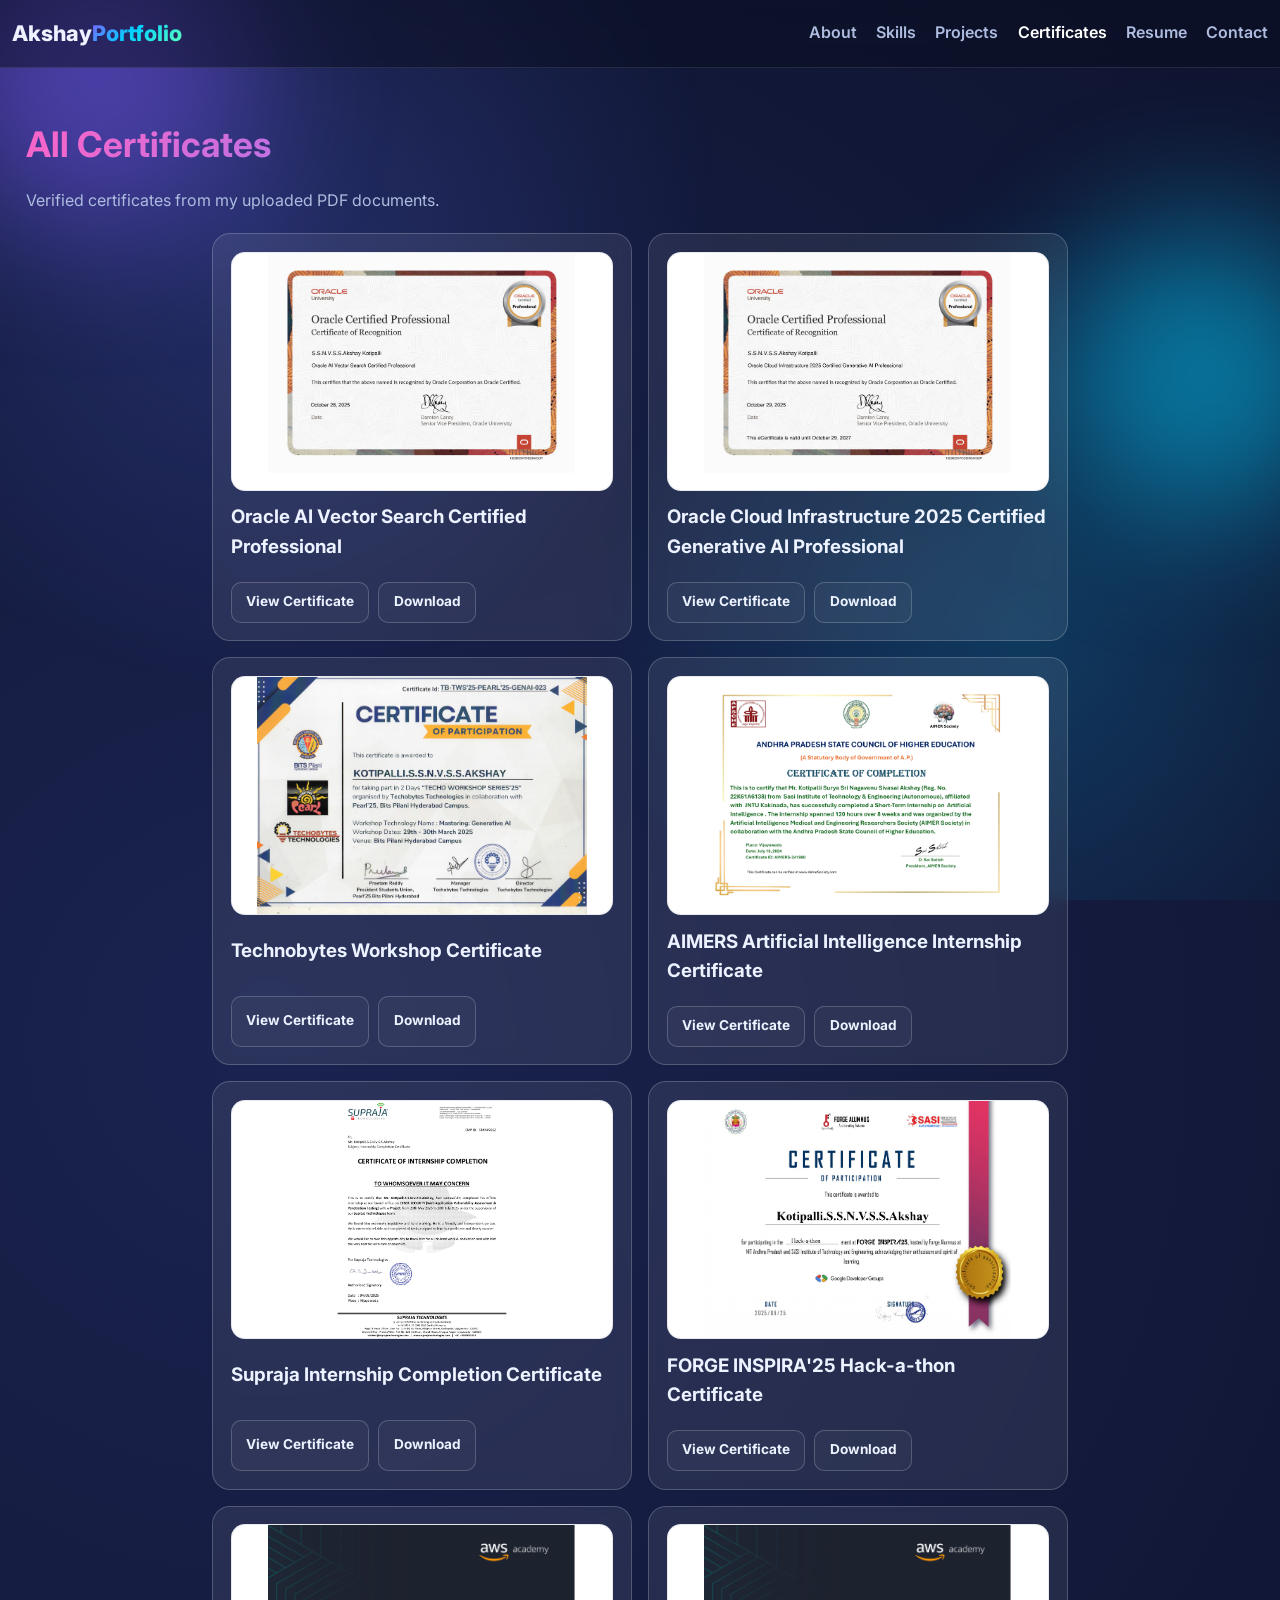
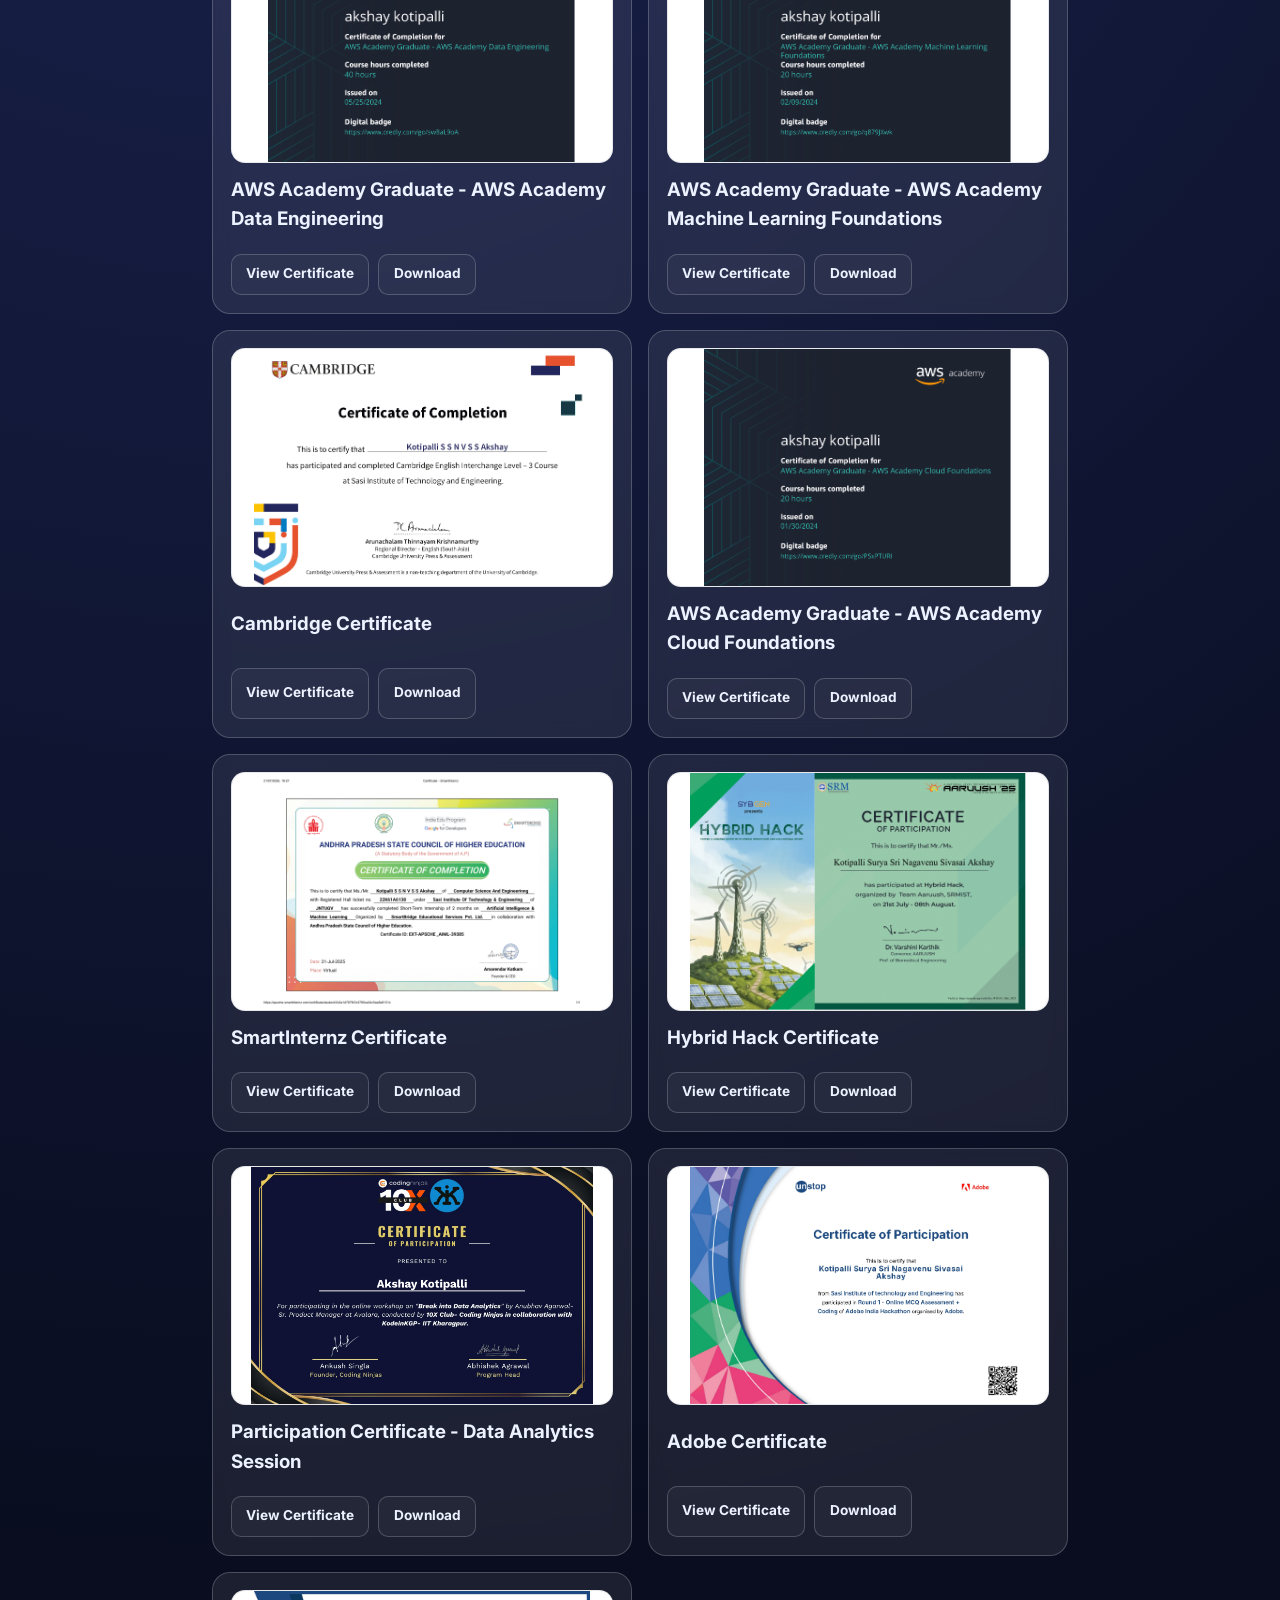
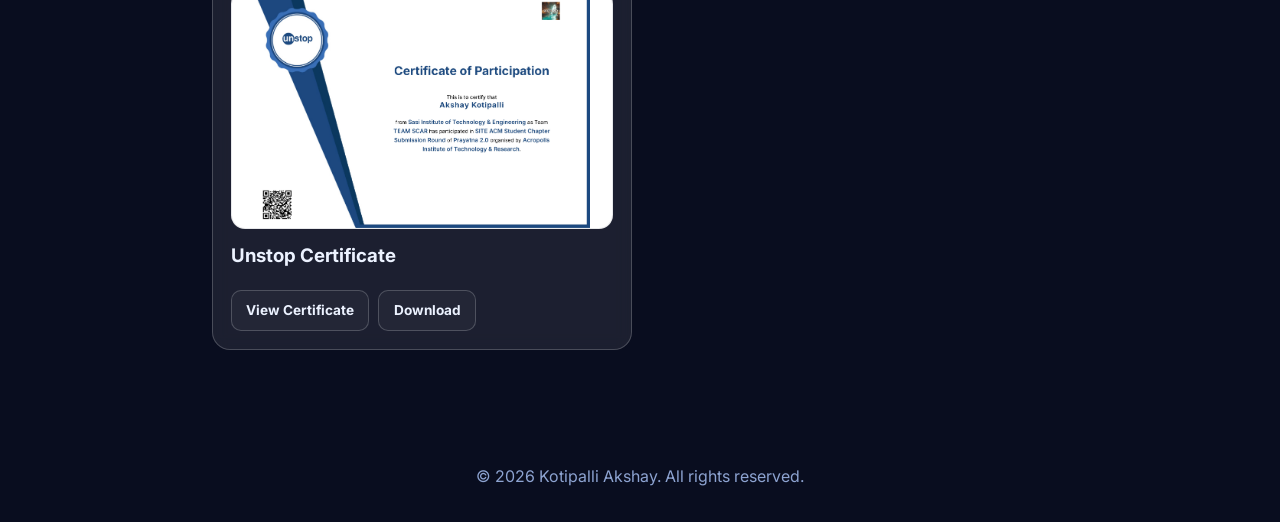
==== certificates.html @ e0430c41 "Initial commit: Complete AI & ML portfolio with multi-section design, certificates, and projects" ====
<!DOCTYPE html>
<html lang="en">
<head>
  <meta charset="UTF-8" />
  <meta name="viewport" content="width=device-width, initial-scale=1.0" />
  <title>Certificates | Kotipalli Akshay</title>
  <link rel="preconnect" href="https://fonts.googleapis.com" />
  <link rel="preconnect" href="https://fonts.gstatic.com" crossorigin />
  <link href="https://fonts.googleapis.com/css2?family=Inter:wght@400;500;600;700;800&display=swap" rel="stylesheet" />
  <link rel="stylesheet" href="style.css?v=20260305-2" />
</head>
<body>
  <div class="bg-orb orb-1"></div>
  <div class="bg-orb orb-2"></div>

  <header class="header">
    <nav class="navbar container">
      <a href="index.html" class="brand">Akshay<span>Portfolio</span></a>
      <button class="menu-btn" id="menuBtn" aria-label="Open navigation">
        <span></span><span></span><span></span>
      </button>
      <ul class="nav-links" id="navLinks">
        <li><a href="index.html#about">About</a></li>
        <li><a href="index.html#skills">Skills</a></li>
        <li><a href="index.html#projects">Projects</a></li>
        <li><a href="certificates.html" class="active">Certificates</a></li>
        <li><a href="index.html#resume">Resume</a></li>
        <li><a href="contact.html">Contact</a></li>
      </ul>
    </nav>
  </header>

  <main class="container">
    <section class="page-header reveal">
      <h1 class="page-title">All Certificates</h1>
      <p>Verified certificates from my uploaded PDF documents.</p>
    </section>

    <section class="cert-list reveal">
      <article class="cert-item certificate-card">
        <div class="certificate-preview certificate-preview-pdf">
          <img class="certificate-image" src="oracle_vector_preview.png" alt="Oracle AI Vector Search Certified Professional Certificate" loading="lazy" />
        </div>
        <h3>Oracle AI Vector Search Certified Professional</h3>
        <div class="certificate-actions">
          <a href="oracle_eCertificate_vector%20ai_certification.pdf" class="btn btn-outline" target="_blank" rel="noopener">View Certificate</a>
          <a href="oracle_eCertificate_vector%20ai_certification.pdf" class="btn btn-outline" download>Download</a>
        </div>
      </article>
      <article class="cert-item certificate-card">
        <div class="certificate-preview certificate-preview-pdf">
          <img class="certificate-image" src="oracle_gen_preview.png" alt="Oracle Cloud Infrastructure 2025 Certified Generative AI Professional Certificate" loading="lazy" />
        </div>
        <h3>Oracle Cloud Infrastructure 2025 Certified Generative AI Professional</h3>
        <div class="certificate-actions">
          <a href="oracle_eCertificate_gen%20ai_certification.pdf" class="btn btn-outline" target="_blank" rel="noopener">View Certificate</a>
          <a href="oracle_eCertificate_gen%20ai_certification.pdf" class="btn btn-outline" download>Download</a>
        </div>
      </article>
      <article class="cert-item certificate-card">
        <div class="certificate-preview certificate-preview-pdf">
          <img class="certificate-image" src="workshop.jpg" alt="Technobytes Workshop Certificate" loading="lazy" />
        </div>
        <h3>Technobytes Workshop Certificate</h3>
        <div class="certificate-actions">
          <a href="workshop.jpg" class="btn btn-outline" target="_blank" rel="noopener">View Certificate</a>
          <a href="workshop.jpg" class="btn btn-outline" download>Download</a>
        </div>
      </article>
      <article class="cert-item certificate-card">
        <div class="certificate-preview certificate-preview-pdf">
          <img class="certificate-image" src="aimers_preview.png" alt="AIMERS Artificial Intelligence Internship Certificate" loading="lazy" />
        </div>
        <h3>AIMERS Artificial Intelligence Internship Certificate</h3>
        <div class="certificate-actions">
          <a href="aimers%20internship%20certificate.pdf" class="btn btn-outline" target="_blank" rel="noopener">View Certificate</a>
          <a href="aimers%20internship%20certificate.pdf" class="btn btn-outline" download>Download</a>
        </div>
      </article>
      <article class="cert-item certificate-card">
        <div class="certificate-preview certificate-preview-pdf">
          <img class="certificate-image" src="ST%23IS%237662_page-0001.jpg" alt="Supraja Technologies Internship Completion Certificate" loading="lazy" />
        </div>
        <h3>Supraja Internship Completion Certificate</h3>
        <div class="certificate-actions">
          <a href="ST%23IS%237662_page-0001.jpg" class="btn btn-outline" target="_blank" rel="noopener">View Certificate</a>
          <a href="ST%23IS%237662_page-0001.jpg" class="btn btn-outline" download>Download</a>
        </div>
      </article>
      <article class="cert-item certificate-card">
        <div class="certificate-preview certificate-preview-pdf">
          <img class="certificate-image" src="Hack-a-thon.%20Certificate_page-0001.jpg" alt="FORGE INSPIRA'25 Hack-a-thon Certificate of Participation" loading="lazy" />
        </div>
        <h3>FORGE INSPIRA'25 Hack-a-thon Certificate</h3>
        <div class="certificate-actions">
          <a href="Hack-a-thon.%20Certificate_page-0001.jpg" class="btn btn-outline" target="_blank" rel="noopener">View Certificate</a>
          <a href="Hack-a-thon.%20Certificate_page-0001.jpg" class="btn btn-outline" download>Download</a>
        </div>
      </article>
      <article class="cert-item certificate-card">
        <div class="certificate-preview certificate-preview-pdf">
          <img class="certificate-image" src="aws_data_engineering_preview.png" alt="AWS Academy Data Engineering Certificate" loading="lazy" />
        </div>
        <h3>AWS Academy Graduate - AWS Academy Data Engineering</h3>
        <div class="certificate-actions">
          <a href="AWS_Academy_Graduate___AWS_Academy_Data_Engineering_Badge20240528-8-7kj61x.pdf" class="btn btn-outline" target="_blank" rel="noopener">View Certificate</a>
          <a href="AWS_Academy_Graduate___AWS_Academy_Data_Engineering_Badge20240528-8-7kj61x.pdf" class="btn btn-outline" download>Download</a>
        </div>
      </article>
      <article class="cert-item certificate-card">
        <div class="certificate-preview certificate-preview-pdf">
          <img class="certificate-image" src="aws_ml_foundations_preview.png" alt="AWS Academy Machine Learning Foundations Certificate" loading="lazy" />
        </div>
        <h3>AWS Academy Graduate - AWS Academy Machine Learning Foundations</h3>
        <div class="certificate-actions">
          <a href="AWS_Academy_Graduate___AWS_Academy_Machine_Learning_Foundations_Badge20240209-40-7j9fxl.pdf" class="btn btn-outline" target="_blank" rel="noopener">View Certificate</a>
          <a href="AWS_Academy_Graduate___AWS_Academy_Machine_Learning_Foundations_Badge20240209-40-7j9fxl.pdf" class="btn btn-outline" download>Download</a>
        </div>
      </article>
      <article class="cert-item certificate-card">
        <div class="certificate-preview certificate-preview-pdf">
          <img class="certificate-image" src="cambridge_preview.png" alt="Cambridge Certificate" loading="lazy" />
        </div>
        <h3>Cambridge Certificate</h3>
        <div class="certificate-actions">
          <a href="cambridge%20certificate.pdf" class="btn btn-outline" target="_blank" rel="noopener">View Certificate</a>
          <a href="cambridge%20certificate.pdf" class="btn btn-outline" download>Download</a>
        </div>
      </article>
      <article class="cert-item certificate-card">
        <div class="certificate-preview certificate-preview-pdf">
          <img class="certificate-image" src="aws_cloud_foundations_preview.png" alt="AWS Academy Cloud Foundations Certificate" loading="lazy" />
        </div>
        <h3>AWS Academy Graduate - AWS Academy Cloud Foundations</h3>
        <div class="certificate-actions">
          <a href="AWS_Academy_Graduate___AWS_Academy_Cloud_Foundations_Badge20240528-8-uq0wk0.pdf" class="btn btn-outline" target="_blank" rel="noopener">View Certificate</a>
          <a href="AWS_Academy_Graduate___AWS_Academy_Cloud_Foundations_Badge20240528-8-uq0wk0.pdf" class="btn btn-outline" download>Download</a>
        </div>
      </article>
      <article class="cert-item certificate-card">
        <div class="certificate-preview certificate-preview-pdf">
          <img class="certificate-image" src="smartinternz_preview.png" alt="SmartInternz Certificate" loading="lazy" />
        </div>
        <h3>SmartInternz Certificate</h3>
        <div class="certificate-actions">
          <a href="Certificate%20-%20SmartInternz.pdf" class="btn btn-outline" target="_blank" rel="noopener">View Certificate</a>
          <a href="Certificate%20-%20SmartInternz.pdf" class="btn btn-outline" download>Download</a>
        </div>
      </article>
      <article class="cert-item certificate-card">
        <div class="certificate-preview certificate-preview-pdf">
          <img class="certificate-image" src="hybrid_hack_preview.png" alt="Hybrid Hack Certificate" loading="lazy" />
        </div>
        <h3>Hybrid Hack Certificate</h3>
        <div class="certificate-actions">
          <a href="hybrid%20hack%20cert.pdf" class="btn btn-outline" target="_blank" rel="noopener">View Certificate</a>
          <a href="hybrid%20hack%20cert.pdf" class="btn btn-outline" download>Download</a>
        </div>
      </article>
      <article class="cert-item certificate-card">
        <div class="certificate-preview certificate-preview-pdf">
          <img class="certificate-image" src="data_analytics_session_preview.png" alt="Participation Certificate Data Analytics Session" loading="lazy" />
        </div>
        <h3>Participation Certificate - Data Analytics Session</h3>
        <div class="certificate-actions">
          <a href="Participation%20Certificate-%20Data%20Analytics%20session.pdf" class="btn btn-outline" target="_blank" rel="noopener">View Certificate</a>
          <a href="Participation%20Certificate-%20Data%20Analytics%20session.pdf" class="btn btn-outline" download>Download</a>
        </div>
      </article>
      <article class="cert-item certificate-card">
        <div class="certificate-preview certificate-preview-pdf">
          <img class="certificate-image" src="adobe_page-0001.jpg" alt="Adobe Certificate" loading="lazy" />
        </div>
        <h3>Adobe Certificate</h3>
        <div class="certificate-actions">
          <a href="adobe_page-0001.jpg" class="btn btn-outline" target="_blank" rel="noopener">View Certificate</a>
          <a href="adobe_page-0001.jpg" class="btn btn-outline" download>Download</a>
        </div>
      </article>
      <article class="cert-item certificate-card">
        <div class="certificate-preview certificate-preview-pdf">
          <img class="certificate-image" src="unstop.jpg" alt="Unstop Certificate" loading="lazy" />
        </div>
        <h3>Unstop Certificate</h3>
        <div class="certificate-actions">
          <a href="unstop.jpg" class="btn btn-outline" target="_blank" rel="noopener">View Certificate</a>
          <a href="unstop.jpg" class="btn btn-outline" download>Download</a>
        </div>
      </article>
    </section>

    <div class="center-action reveal">
      <a href="index.html#certificates" class="btn btn-outline">Back to Home</a>
    </div>
  </main>

  <footer class="footer container">
    <p>© 2026 Kotipalli Akshay. All rights reserved.</p>
  </footer>

  <script src="script.js?v=20260304-7"></script>
</body>
</html>
---- style.css ----
:root {
  --bg: #090d1f;
  --text: #ecf2ff;
  --muted: #adbcdf;
  --card: rgba(255, 255, 255, 0.08);
  --stroke: rgba(255, 255, 255, 0.2);
  --gradient: linear-gradient(135deg, #7f5fff, #00d2ff 45%, #5dffbc);
  --gradient-2: linear-gradient(135deg, #ff64c6, #837dff 45%, #2cd8ff);
}

* {
  box-sizing: border-box;
  margin: 0;
  padding: 0;
}

html {
  scroll-behavior: smooth;
}

body {
  font-family: "Inter", sans-serif;
  background: radial-gradient(circle at 15% 20%, #1a2350 0%, var(--bg) 48%);
  background-size: 140% 140%;
  color: var(--text);
  line-height: 1.6;
  min-height: 100vh;
  overflow-x: hidden;
  position: relative;
  animation: bgPan 18s ease-in-out infinite alternate;
}

body::before,
body::after {
  content: "";
  position: fixed;
  inset: 0;
  pointer-events: none;
  z-index: 0;
}

body::before {
  background:
    radial-gradient(circle at 20% 25%, rgba(97, 118, 255, 0.22), transparent 38%),
    radial-gradient(circle at 80% 70%, rgba(0, 204, 255, 0.18), transparent 36%);
  animation: ambientShift 18s ease-in-out infinite alternate;
}

body::after {
  background-image:
    linear-gradient(rgba(255, 255, 255, 0.045) 1px, transparent 1px),
    linear-gradient(90deg, rgba(255, 255, 255, 0.045) 1px, transparent 1px);
  background-size: 48px 48px;
  opacity: 0.18;
  mask-image: radial-gradient(circle at center, rgba(0, 0, 0, 0.8), transparent 72%);
  animation: gridFloat 28s linear infinite;
}

.container {
  width: min(1400px, 96%);
  margin-inline: auto;
}

.bg-orb {
  position: fixed;
  border-radius: 50%;
  filter: blur(72px);
  z-index: 1;
  opacity: 0.5;
}

main,
footer {
  position: relative;
  z-index: 2;
}

.orb-1 {
  width: 320px;
  height: 320px;
  background: #7b5cff;
  top: -90px;
  left: -70px;
  animation: orbMove1 20s ease-in-out infinite;
}

.orb-2 {
  width: 290px;
  height: 290px;
  background: #00ceff;
  top: 25%;
  right: -70px;
  animation: orbMove2 24s ease-in-out infinite;
}

.orb-3 {
  width: 250px;
  height: 250px;
  background: #58ffc4;
  bottom: -80px;
  left: 32%;
  animation: orbMove3 22s ease-in-out infinite;
}

.header {
  position: sticky;
  top: 0;
  z-index: 100;
  backdrop-filter: blur(12px);
  background: rgba(9, 13, 31, 0.48);
  border-bottom: 1px solid rgba(255, 255, 255, 0.1);
}

.navbar {
  display: flex;
  align-items: center;
  justify-content: space-between;
  padding: 1rem 0;
}

.header .navbar.container {
  width: 100%;
  max-width: none;
  padding-inline: 0.75rem;
}

.brand {
  text-decoration: none;
  color: var(--text);
  font-size: 1.35rem;
  font-weight: 800;
}

.brand span {
  background: var(--gradient);
  -webkit-background-clip: text;
  background-clip: text;
  color: transparent;
}

.nav-links {
  list-style: none;
  display: flex;
  gap: 1.2rem;
}

.nav-links a {
  text-decoration: none;
  color: var(--muted);
  font-weight: 600;
  transition: color 0.2s ease;
}

.nav-links a:hover,
.nav-links a.active {
  color: #ffffff;
}

.menu-btn {
  display: none;
  border: 0;
  background: transparent;
  cursor: pointer;
}

.menu-btn span {
  width: 24px;
  height: 2px;
  background: #fff;
  display: block;
  margin: 4px 0;
}

.hero {
  min-height: 82vh;
  display: grid;
  grid-template-columns: 1.1fr 0.9fr;
  gap: 2rem;
  align-items: center;
  padding-block: 4.2rem;
}

.eyebrow {
  color: #a4b4ff;
  font-weight: 700;
  margin-bottom: 0.9rem;
}

.hero h1 {
  font-size: clamp(2rem, 4vw, 3.15rem);
  line-height: 1.2;
  margin-bottom: 1rem;
}

.lead,
.section p,
.project-card p,
.hero-card p,
.cert-item p {
  color: var(--muted);
}

.lead {
  max-width: 64ch;
  margin-bottom: 1.4rem;
}

.hero-actions {
  display: flex;
  gap: 1rem;
  flex-wrap: wrap;
}

.btn {
  text-decoration: none;
  border-radius: 12px;
  padding: 0.82rem 1.35rem;
  font-weight: 700;
  display: inline-flex;
  align-items: center;
  justify-content: center;
  border: 0;
  cursor: pointer;
  transition: transform 0.2s ease, box-shadow 0.3s ease;
}

.btn:hover {
  transform: translateY(-2px);
}

.btn-primary {
  color: #071224;
  background: var(--gradient);
  box-shadow: 0 8px 30px rgba(0, 210, 255, 0.32);
}

.btn-outline {
  color: var(--text);
  border: 1px solid var(--stroke);
  background: rgba(255, 255, 255, 0.03);
}

.hero-card,
.glass-card,
.project-card,
.cert-item,
.contact-card {
  background: var(--card);
  border: 1px solid var(--stroke);
  border-radius: 18px;
  backdrop-filter: blur(8px);
}

.hero-card {
  padding: 1.3rem;
}

.snapshot-card {
  display: grid;
  justify-items: center;
  text-align: center;
  gap: 0.55rem;
}

.snapshot-meta {
  font-size: 0.92rem;
}

.snapshot-card .stats {
  width: 100%;
}

.about-layout {
  display: grid;
  grid-template-columns: 1.5fr 0.5fr;
  gap: 1.5rem;
  align-items: start;
}

.about-copy {
  display: grid;
  gap: 0.9rem;
}

.about-copy p {
  margin: 0;
  text-align: justify;
}

.about-photo-card {
  justify-self: center;
  width: 100%;
  max-width: 220px;
  padding: 0;
  background: transparent;
  border: 0;
  backdrop-filter: none;
}

.about-photo-wrap {
  width: clamp(122px, 16vw, 154px);
  aspect-ratio: 3 / 4;
  margin-inline: auto;
  border-radius: 14px;
  overflow: hidden;
  position: relative;
  isolation: isolate;
  border: 0;
  background:
    radial-gradient(circle at 30% 24%, rgba(241, 248, 255, 0.3), rgba(255, 255, 255, 0.06) 38%, transparent 56%),
    linear-gradient(145deg, #0d2e63 0%, #145182 48%, #1a7ba5 100%);
  box-shadow: 0 10px 24px rgba(5, 10, 24, 0.3);
}

.about-photo-wrap::before,
.about-photo-wrap::after {
  content: "";
  position: absolute;
  inset: 0;
  pointer-events: none;
  z-index: 2;
}

.about-photo-wrap::before {
  background:
    radial-gradient(circle at 52% 48%, transparent 57%, rgba(10, 29, 67, 0.38) 82%, rgba(9, 13, 31, 0.66) 100%),
    linear-gradient(to bottom, rgba(16, 79, 125, 0.2), transparent 35%, rgba(9, 13, 31, 0.4));
}

.about-photo-wrap::after {
  opacity: 0.65;
  background:
    radial-gradient(circle at 34% 22%, rgba(255, 255, 255, 0.2), transparent 40%);
}

.about-photo {
  position: relative;
  z-index: 1;
  width: 100%;
  height: 100%;
  object-fit: cover;
  object-position: center 16%;
  display: block;
  filter: contrast(1.02) brightness(0.98) saturate(1.08);
  transform: scale(1.12);
}

.skill-card {
  position: relative;
  overflow: hidden;
}

.skill-card::before {
  content: "";
  position: absolute;
  left: 0;
  right: 0;
  top: 0;
  height: 3px;
  background: var(--gradient);
  opacity: 0.95;
}

.skill-card h3 {
  font-size: 1.02rem;
  margin-bottom: 0.75rem;
  color: #f6f9ff;
}

.skill-chip-list {
  list-style: none;
  display: flex;
  flex-wrap: wrap;
  gap: 0.5rem;
}

.skill-chip-list li {
  border-radius: 999px;
  padding: 0.35rem 0.7rem;
  background: rgba(255, 255, 255, 0.08);
  border: 1px solid rgba(255, 255, 255, 0.2);
  color: #dfe9ff;
  font-size: 0.82rem;
  line-height: 1.2;
}

.stats {
  margin-top: 1rem;
  display: grid;
  grid-template-columns: repeat(3, minmax(0, 1fr));
  gap: 0.7rem;
}

.stats {
  margin-top: 1rem;
  display: grid;
  grid-template-columns: repeat(3, minmax(0, 1fr));
  gap: 0.7rem;
}

.stats div {
  border-radius: 12px;
  background: linear-gradient(135deg, rgba(127, 95, 255, 0.12), rgba(0, 210, 255, 0.08));
  padding: 0.85rem 0.7rem;
  display: flex;
  flex-direction: column;
  border: 1px solid rgba(127, 95, 255, 0.3);
  transition: all 0.3s ease;
  position: relative;
  overflow: hidden;
}

.stats div::before {
  content: "";
  position: absolute;
  inset: 0;
  background: radial-gradient(circle at 100% 0%, rgba(0, 210, 255, 0.2), transparent 60%);
  opacity: 0;
  transition: opacity 0.3s ease;
}

.stats div:hover {
  transform: translateY(-4px);
  border-color: rgba(0, 210, 255, 0.6);
  box-shadow: 0 8px 20px rgba(0, 210, 255, 0.15);
}

.stats div:hover::before {
  opacity: 1;
}

.stats strong {
  font-size: 1.32rem;
  font-weight: 800;
  background: var(--gradient);
  -webkit-background-clip: text;
  background-clip: text;
  color: transparent;
  margin-bottom: 0.3rem;
}

.stats span {
  color: #c7d9ff;
  font-size: 0.8rem;
  font-weight: 500;
}

.section {
  padding-block: 4.2rem 1.5rem;
}

#education {
  --edu-accent: linear-gradient(135deg, #7f5fff, #00d2ff 45%, #5dffbc);
}

#education .projects-grid {
  grid-template-columns: repeat(auto-fit, minmax(320px, 1fr));
  gap: 1.2rem;
}

.education-card {
  background: var(--card);
  border: 1px solid var(--stroke);
  border-radius: 16px;
  backdrop-filter: blur(8px);
  padding: 1.3rem;
  transition: all 0.3s ease;
  position: relative;
  overflow: hidden;
  display: flex;
  flex-direction: column;
}

.education-card::before {
  content: "";
  position: absolute;
  left: -100%;
  top: 0;
  bottom: 0;
  width: 100%;
  background: linear-gradient(90deg, transparent, rgba(127, 95, 255, 0.15), transparent);
  transition: left 0.5s ease;
}

.education-card:hover::before {
  left: 100%;
}

.education-card:hover {
  transform: translateY(-8px);
  border-color: rgba(127, 95, 255, 0.5);
  box-shadow: 0 12px 28px rgba(127, 95, 255, 0.15);
}

.education-badge {
  display: inline-flex;
  align-items: center;
  gap: 0.4rem;
  padding: 0.4rem 0.8rem;
  background: rgba(127, 95, 255, 0.15);
  border: 1px solid rgba(127, 95, 255, 0.3);
  border-radius: 999px;
  font-size: 0.78rem;
  font-weight: 600;
  color: #d4c5ff;
  margin-bottom: 0.8rem;
  width: fit-content;
}

.education-card h3 {
  font-size: 1.1rem;
  margin-bottom: 0.4rem;
  background: linear-gradient(135deg, #e8f0ff, #d4c5ff);
  -webkit-background-clip: text;
  background-clip: text;
  color: transparent;
}

.education-card p {
  font-size: 0.95rem;
  color: var(--muted);
  line-height: 1.5;
  flex-grow: 1;
}

.education-highlights {
  display: grid;
  gap: 0.5rem;
  margin-top: 0.8rem;
  padding-top: 0.8rem;
  border-top: 1px solid rgba(255, 255, 255, 0.1);
  font-size: 0.87rem;
}

.education-highlights span {
  display: flex;
  gap: 0.5rem;
  color: #c7d9ff;
}

.education-highlights span::before {
  content: "▪︎";
  color: #7f5fff;
  font-weight: bold;
}

#internships {
  --internship-accent: linear-gradient(135deg, #ff64c6, #837dff 45%, #2cd8ff);
}

#internships .projects-grid {
  grid-template-columns: repeat(auto-fit, minmax(340px, 1fr));
  gap: 1.2rem;
}

.internship-card {
  background: var(--card);
  border: 1px solid var(--stroke);
  border-radius: 16px;
  backdrop-filter: blur(8px);
  padding: 1.4rem;
  transition: all 0.3s ease;
  position: relative;
  overflow: hidden;
  display: flex;
  flex-direction: column;
  border-left: 3px solid #ff64c6;
}

.internship-card::after {
  content: "";
  position: absolute;
  top: 0;
  left: 0;
  right: 0;
  height: 2px;
  background: linear-gradient(90deg, #ff64c6, #837dff, #2cd8ff, transparent);
  opacity: 0;
  transition: opacity 0.3s ease;
}

.internship-card:hover::after {
  opacity: 1;
}

.internship-card:hover {
  transform: translateY(-8px);
  border-color: rgba(255, 100, 198, 0.4);
  box-shadow: 0 12px 28px rgba(255, 100, 198, 0.1);
}

.internship-company {
  font-size: 0.8rem;
  font-weight: 700;
  text-transform: uppercase;
  letter-spacing: 0.06em;
  color: #ff64c6;
  margin-bottom: 0.35rem;
}

.internship-card h3 {
  font-size: 1.15rem;
  margin-bottom: 0.3rem;
  color: #f0f6ff;
}

.internship-duration {
  font-size: 0.82rem;
  color: #b8c8e8;
  margin-bottom: 0.9rem;
  font-weight: 500;
}

.internship-card p {
  font-size: 0.93rem;
  color: var(--muted);
  line-height: 1.6;
  flex-grow: 1;
}

.internship-techs {
  display: flex;
  flex-wrap: wrap;
  gap: 0.4rem;
  margin-top: 0.85rem;
  padding-top: 0.85rem;
  border-top: 1px solid rgba(255, 255, 255, 0.1);
}

.internship-tech-tag {
  padding: 0.3rem 0.65rem;
  background: rgba(255, 100, 198, 0.12);
  border: 1px solid rgba(255, 100, 198, 0.25);
  border-radius: 6px;
  font-size: 0.78rem;
  color: #ff99d8;
  font-weight: 500;
}

#projects {
  --project-accent: linear-gradient(135deg, #5dffbc, #00d2ff 45%, #7f5fff);
}

#projects .projects-grid {
  grid-template-columns: repeat(auto-fit, minmax(320px, 1fr));
  gap: 1.2rem;
}

.project-card {
  position: relative;
  overflow: hidden;
  display: flex;
  flex-direction: column;
  background: linear-gradient(135deg, rgba(255, 255, 255, 0.06), rgba(93, 255, 188, 0.04));
  border-color: rgba(93, 255, 188, 0.2);
  transition: all 0.3s ease;
}

.project-card::before {
  content: "";
  position: absolute;
  inset: 0;
  background: linear-gradient(135deg, transparent 0%, rgba(93, 255, 188, 0.08) 50%, transparent 100%);
  opacity: 0;
  transition: opacity 0.3s ease;
  pointer-events: none;
}

.project-card:hover::before {
  opacity: 1;
}

.project-card:hover {
  transform: translateY(-8px);
  border-color: rgba(93, 255, 188, 0.5);
  box-shadow: 0 12px 32px rgba(93, 255, 188, 0.15);
  background: linear-gradient(135deg, rgba(255, 255, 255, 0.08), rgba(93, 255, 188, 0.06));
}

.project-card h3 {
  font-size: 1.12rem;
  margin-bottom: 0.6rem;
  background: linear-gradient(135deg, #e8fff6, #d0f5ff);
  -webkit-background-clip: text;
  background-clip: text;
  color: transparent;
  line-height: 1.4;
}

.project-card p {
  flex-grow: 1;
  margin-bottom: 0.8rem;
  font-size: 0.93rem;
  line-height: 1.6;
  color: var(--muted);
}

.tilt-card {
  transition: transform 0.3s cubic-bezier(0.23, 1, 0.320, 1);
}

.tilt-card:hover {
  transform: perspective(1000px) rotateX(1deg) rotateY(-2deg) translateY(-8px) scale(1.02);
}

.section h2,
.page-title {
  font-size: clamp(1.5rem, 3vw, 2.2rem);
  margin-bottom: 1rem;
  background: var(--gradient-2);
  -webkit-background-clip: text;
  background-clip: text;
  color: transparent;
}

.skills-grid,
.projects-grid,
.cert-grid,
.cert-list {
  margin-top: 1.25rem;
  display: grid;
  grid-template-columns: repeat(3, minmax(0, 1fr));
  gap: 1rem;
}

.cert-grid,
.cert-list {
  grid-template-columns: repeat(auto-fit, minmax(300px, 420px));
  justify-content: center;
  align-items: stretch;
}

.glass-card,
.project-card,
.cert-item {
  padding: 1.1rem;
  transition: transform 0.3s ease, border-color 0.3s ease;
}

.project-actions {
  margin-top: 0.9rem;
  display: flex;
  flex-wrap: wrap;
  gap: 0.55rem;
}

.project-actions .btn {
  padding: 0.55rem 0.9rem;
  font-size: 0.85rem;
  border-radius: 10px;
}

.glass-card:hover,
.project-card:hover,
.cert-item:hover {
  transform: translateY(-6px);
  border-color: rgba(255, 255, 255, 0.45);
}

.certificate-card {
  display: grid;
  gap: 0.7rem;
  height: 100%;
}

.certificate-card p,
.cert-item p {
  line-height: 1.5;
}

.certificate-card p + p,
.cert-item p + p {
  margin-top: 0.35rem;
}

.certificate-card strong,
.cert-item strong {
  color: #eef4ff;
  font-weight: 600;
}

.certificate-card h3 {
  margin-bottom: 0.2rem;
}

.certificate-preview {
  width: 100%;
  aspect-ratio: 16 / 10;
  border-radius: 14px;
  border: 1px solid rgba(255, 255, 255, 0.28);
  background: linear-gradient(150deg, rgba(255, 255, 255, 0.18), rgba(130, 176, 255, 0.08));
  display: flex;
  flex-direction: column;
  align-items: center;
  justify-content: center;
  text-align: center;
  padding: 0.8rem;
}

.certificate-preview-pdf {
  padding: 0;
  overflow: hidden;
  background: rgba(255, 255, 255, 0.86);
}

.certificate-image {
  width: 100%;
  height: 100%;
  object-fit: contain;
  display: block;
  background: #ffffff;
}

.certificate-actions {
  margin-top: 0.3rem;
  display: flex;
  flex-wrap: wrap;
  gap: 0.55rem;
}

.certificate-actions .btn {
  padding: 0.55rem 0.9rem;
  font-size: 0.85rem;
  border-radius: 10px;
}

.cert-item-extra {
  display: none;
}

.cert-item-extra.show {
  display: grid;
}

.certificate-preview span {
  font-size: 0.78rem;
  letter-spacing: 0.08em;
  text-transform: uppercase;
  color: #e5eeff;
}

.certificate-preview strong {
  margin-top: 0.4rem;
  font-size: 1rem;
  color: #ffffff;
}

.certificate-preview small {
  margin-top: 0.45rem;
  color: #c7d7ff;
  font-size: 0.78rem;
}

.center-action {
  margin-top: 1.4rem;
  display: flex;
  justify-content: center;
}

.page-header {
  padding-top: 3rem;
}

.page-header p {
  color: var(--muted);
}

.contact-wrap {
  padding-block: 3rem;
}

.contact-card {
  padding: 1.4rem;
  max-width: 720px;
  margin-inline: auto;
}

.contact-form {
  display: grid;
  gap: 0.95rem;
}

.contact-form label {
  font-size: 0.95rem;
  font-weight: 600;
  color: #d9e4ff;
}

.contact-form input,
.contact-form textarea {
  width: 100%;
  background: rgba(255, 255, 255, 0.06);
  border: 1px solid rgba(255, 255, 255, 0.22);
  border-radius: 12px;
  color: var(--text);
  padding: 0.78rem 0.92rem;
  font: inherit;
}

.contact-form textarea {
  resize: vertical;
}

.form-note {
  color: #9bb0dd;
  font-size: 0.9rem;
}

.footer {
  text-align: center;
  color: #8da3d1;
  padding: 2.4rem 0 2rem;
}

.reveal {
  opacity: 0;
  transform: translateY(28px);
  transition: opacity 0.85s ease, transform 0.85s ease;
}

.reveal.visible {
  opacity: 1;
  transform: translateY(0);
}

.float {
  animation: floatY 6s ease-in-out infinite;
}

@keyframes floatY {
  0%,
  100% {
    transform: translateY(0);
  }
  50% {
    transform: translateY(-10px);
  }
}

@keyframes morph {
  0%,
  100% {
    transform: scale(1);
  }
  50% {
    transform: scale(1.14);
  }
}

@keyframes bgPan {
  0% {
    background-position: 0% 0%;
  }
  50% {
    background-position: 50% 35%;
  }
  100% {
    background-position: 100% 75%;
  }
}

@keyframes gradientFlow {
  0% {
    background-position: 0% 0%, 100% 100%, 0% 50%;
  }
  50% {
    background-position: 100% 0%, 0% 100%, 100% 50%;
  }
  100% {
    background-position: 0% 100%, 100% 0%, 0% 50%;
  }
}

@keyframes orbMove1 {
  0%,
  100% {
    transform: translate(0, 0) scale(1);
  }
  30% {
    transform: translate(45px, 30px) scale(1.12);
  }
  60% {
    transform: translate(10px, 65px) scale(0.96);
  }
}

@keyframes orbMove2 {
  0%,
  100% {
    transform: translate(0, 0) scale(1);
  }
  35% {
    transform: translate(-55px, -18px) scale(1.08);
  }
  70% {
    transform: translate(-8px, 50px) scale(0.94);
  }
}

@keyframes orbMove3 {
  0%,
  100% {
    transform: translate(0, 0) scale(1);
  }
  40% {
    transform: translate(35px, -32px) scale(1.1);
  }
  75% {
    transform: translate(-28px, -8px) scale(0.95);
  }
}

@keyframes drift {
  0%,
  100% {
    translate: 0 0;
  }
  25% {
    translate: 10px -14px;
  }
  50% {
    translate: -8px -6px;
  }
  75% {
    translate: 7px 10px;
  }
}

@keyframes ambientShift {
  0% {
    transform: translate3d(0, 0, 0) scale(1);
    filter: saturate(100%);
  }
  50% {
    transform: translate3d(-1.5%, -1%, 0) scale(1.04);
    filter: saturate(118%);
  }
  100% {
    transform: translate3d(1.5%, 1%, 0) scale(1.02);
    filter: saturate(105%);
  }
}

@keyframes gridFloat {
  from {
    background-position: 0 0, 0 0;
  }
  to {
    background-position: 48px 48px, 48px 48px;
  }
}

@media (max-width: 980px) {
  .hero {
    min-height: auto;
    grid-template-columns: 1fr;
    padding-top: 2.7rem;
  }

  .about-layout {
    grid-template-columns: 1fr;
  }

  .about-copy p {
    text-align: left;
  }

  .skills-grid,
  .projects-grid,
  .cert-grid,
  .cert-list {
    grid-template-columns: repeat(2, minmax(0, 1fr));
  }
}

@media (max-width: 760px) {
  .menu-btn {
    display: block;
  }

  .nav-links {
    position: absolute;
    top: 100%;
    left: 0;
    right: 0;
    background: rgba(10, 15, 33, 0.98);
    border-bottom: 1px solid rgba(255, 255, 255, 0.09);
    display: grid;
    max-height: 0;
    overflow: hidden;
    transition: max-height 0.35s ease;
  }

  .nav-links.open {
    max-height: 320px;
  }

  .nav-links li {
    border-top: 1px solid rgba(255, 255, 255, 0.08);
    padding: 0.85rem 1rem;
  }

  .stats,
  .skills-grid,
  .projects-grid,
  .cert-grid,
  .cert-list {
    grid-template-columns: 1fr;
  }

  .certificate-preview {
    aspect-ratio: 16 / 10;
  }
}
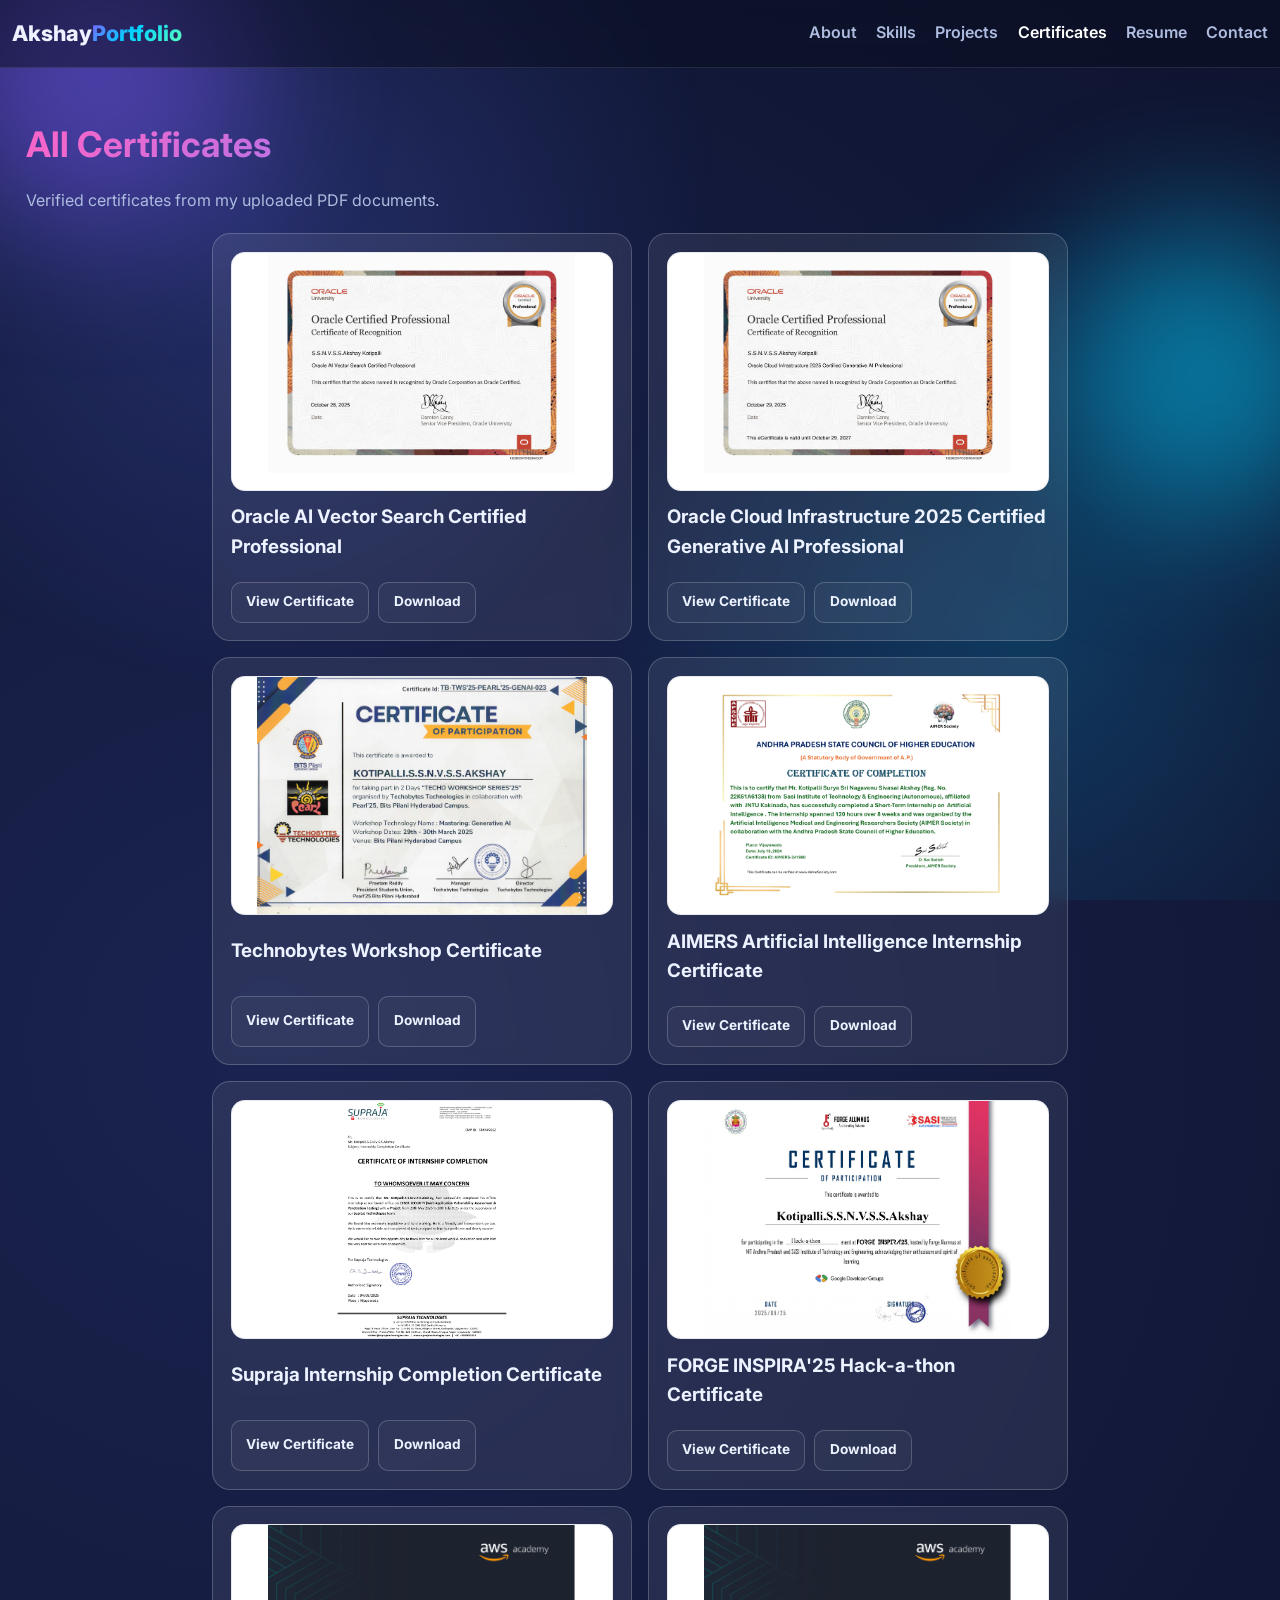
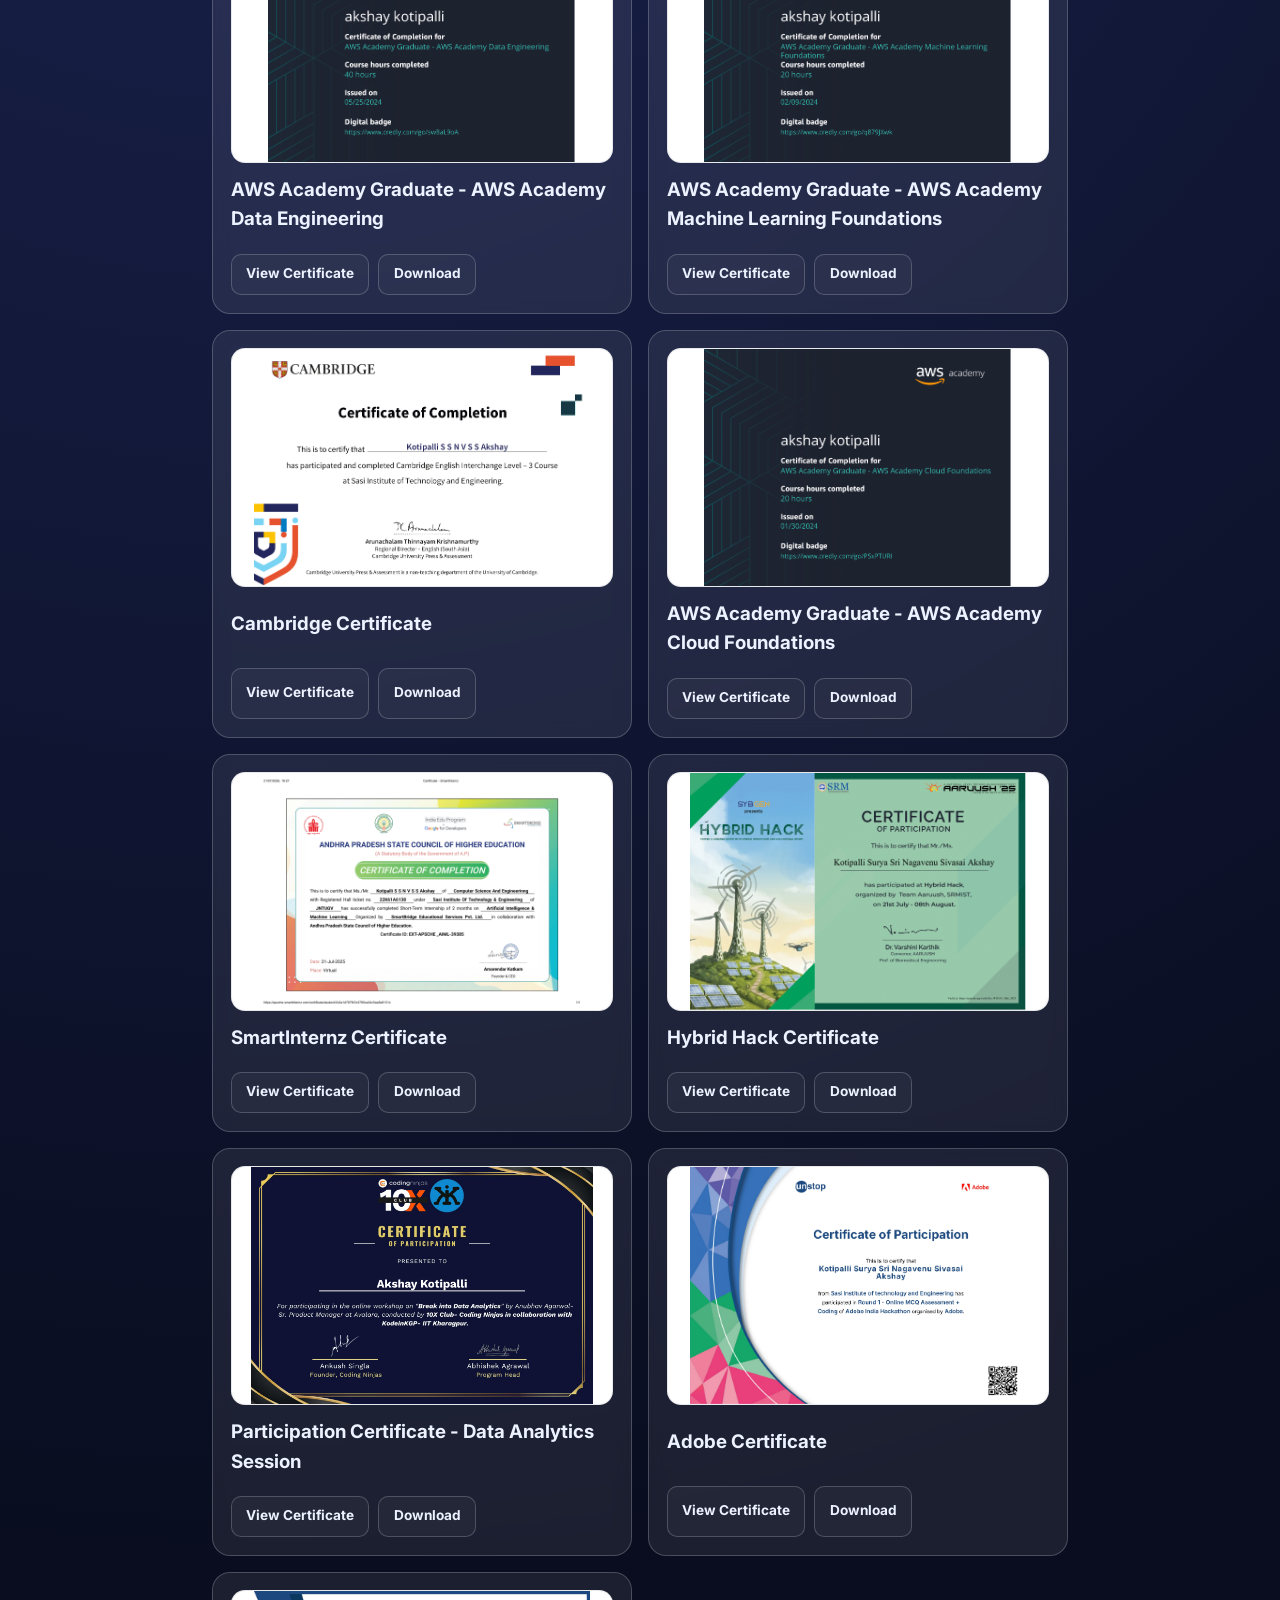
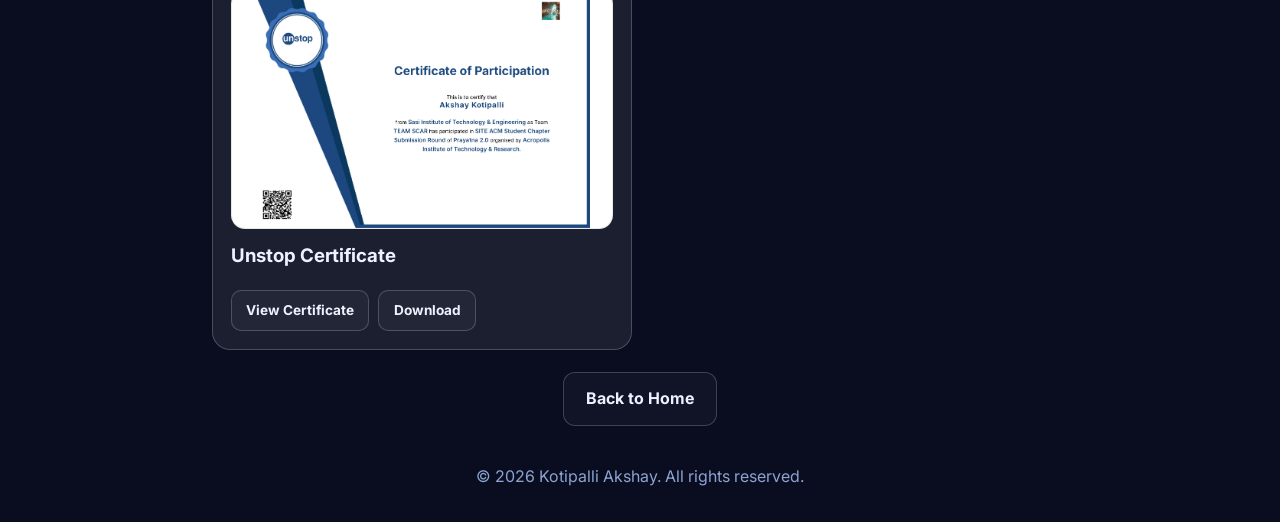
==== commit 46564f2a: "Updated portfolio pages and styling" ====
--- a/certificates.html
+++ b/certificates.html
@@ -4,10 +4,12 @@
   <meta charset="UTF-8" />
   <meta name="viewport" content="width=device-width, initial-scale=1.0" />
   <title>Certificates | Kotipalli Akshay</title>
+  <link rel="icon" type="image/svg+xml" href="favicon.svg" />
+  <link rel="shortcut icon" href="favicon.svg" />
   <link rel="preconnect" href="https://fonts.googleapis.com" />
   <link rel="preconnect" href="https://fonts.gstatic.com" crossorigin />
   <link href="https://fonts.googleapis.com/css2?family=Inter:wght@400;500;600;700;800&display=swap" rel="stylesheet" />
-  <link rel="stylesheet" href="style.css?v=20260305-2" />
+  <link rel="stylesheet" href="style.css?v=20260310-3" />
 </head>
 <body>
   <div class="bg-orb orb-1"></div>
@@ -79,12 +81,12 @@
       </article>
       <article class="cert-item certificate-card">
         <div class="certificate-preview certificate-preview-pdf">
-          <img class="certificate-image" src="ST%23IS%237662_page-0001.jpg" alt="Supraja Technologies Internship Completion Certificate" loading="lazy" />
+          <img class="certificate-image" src="suprajaintern.jpg" alt="Supraja Technologies Internship Completion Certificate" loading="lazy" />
         </div>
         <h3>Supraja Internship Completion Certificate</h3>
         <div class="certificate-actions">
-          <a href="ST%23IS%237662_page-0001.jpg" class="btn btn-outline" target="_blank" rel="noopener">View Certificate</a>
-          <a href="ST%23IS%237662_page-0001.jpg" class="btn btn-outline" download>Download</a>
+          <a href="suprajaintern.jpg" class="btn btn-outline" target="_blank" rel="noopener">View Certificate</a>
+          <a href="suprajaintern.jpg" class="btn btn-outline" download>Download</a>
         </div>
       </article>
       <article class="cert-item certificate-card">
@@ -198,6 +200,6 @@
     <p>© 2026 Kotipalli Akshay. All rights reserved.</p>
   </footer>
 
-  <script src="script.js?v=20260304-7"></script>
+  <script src="script.js?v=20260306-1"></script>
 </body>
 </html>
--- a/style.css
+++ b/style.css
@@ -116,6 +116,7 @@
   align-items: center;
   justify-content: space-between;
   padding: 1rem 0;
+  position: relative;
 }
 
 .header .navbar.container {
@@ -869,41 +870,131 @@
   padding-block: 3rem;
 }
 
+.contact-wrap .hero-actions {
+  margin: 0.4rem 0 1rem;
+  gap: 0.65rem;
+}
+
+.contact-wrap .hero-actions .btn {
+  border-color: rgba(0, 210, 255, 0.35);
+  background: linear-gradient(145deg, rgba(255, 255, 255, 0.08), rgba(0, 210, 255, 0.08));
+}
+
+.contact-intro {
+  max-width: 72ch;
+  color: var(--muted);
+  line-height: 1.7;
+}
+
 .contact-card {
-  padding: 1.4rem;
-  max-width: 720px;
+  width: min(900px, 100%);
+  margin-top: 1rem;
+  padding: 1.35rem;
+  max-width: 900px;
   margin-inline: auto;
+  border: 1px solid rgba(0, 210, 255, 0.28);
+  background:
+    radial-gradient(circle at 100% 0%, rgba(0, 210, 255, 0.16), transparent 36%),
+    linear-gradient(145deg, rgba(255, 255, 255, 0.11), rgba(255, 255, 255, 0.05));
+  box-shadow: 0 12px 34px rgba(3, 12, 30, 0.35);
+  position: relative;
+  overflow: hidden;
+}
+
+.contact-card::before {
+  content: "";
+  position: absolute;
+  left: 0;
+  right: 0;
+  top: 0;
+  height: 3px;
+  background: var(--gradient);
+  opacity: 0.95;
+}
+
+.contact-card:hover {
+  transform: translateY(-4px);
+  border-color: rgba(0, 210, 255, 0.5);
 }
 
 .contact-form {
   display: grid;
-  gap: 0.95rem;
+  gap: 1rem;
+}
+
+.contact-row {
+  display: grid;
+  grid-template-columns: repeat(2, minmax(0, 1fr));
+  gap: 0.9rem;
 }
 
 .contact-form label {
-  font-size: 0.95rem;
+  font-size: 0.86rem;
   font-weight: 600;
-  color: #d9e4ff;
+  color: #dce8ff;
+  text-transform: uppercase;
+  letter-spacing: 0.06em;
+  display: inline-block;
+  margin-bottom: 0.45rem;
 }
 
 .contact-form input,
 .contact-form textarea {
   width: 100%;
-  background: rgba(255, 255, 255, 0.06);
-  border: 1px solid rgba(255, 255, 255, 0.22);
+  background: rgba(7, 17, 40, 0.68);
+  border: 1px solid rgba(170, 197, 255, 0.22);
   border-radius: 12px;
   color: var(--text);
-  padding: 0.78rem 0.92rem;
+  padding: 0.82rem 0.95rem;
   font: inherit;
+  transition: border-color 0.2s ease, box-shadow 0.2s ease, background 0.2s ease;
+  box-shadow: inset 0 1px 0 rgba(255, 255, 255, 0.05);
+}
+
+.contact-form input::placeholder,
+.contact-form textarea::placeholder {
+  color: #9fb2da;
+}
+
+.contact-form input:hover,
+.contact-form textarea:hover {
+  border-color: rgba(0, 210, 255, 0.5);
+  background: rgba(8, 20, 46, 0.74);
+}
+
+.contact-form input:focus,
+.contact-form textarea:focus {
+  outline: none;
+  border-color: rgba(0, 210, 255, 0.82);
+  box-shadow: 0 0 0 3px rgba(0, 210, 255, 0.2);
+  background: rgba(7, 22, 50, 0.8);
 }
 
 .contact-form textarea {
   resize: vertical;
+  min-height: 140px;
+}
+
+.contact-actions {
+  display: flex;
+  flex-wrap: wrap;
+  align-items: center;
+  justify-content: space-between;
+  gap: 0.7rem 1rem;
+}
+
+.contact-actions .btn-primary {
+  min-width: 170px;
 }
 
 .form-note {
-  color: #9bb0dd;
-  font-size: 0.9rem;
+  color: #c7ddff;
+  font-size: 0.88rem;
+  min-height: 1.3rem;
+  padding: 0.32rem 0.6rem;
+  border-radius: 999px;
+  background: rgba(127, 95, 255, 0.12);
+  border: 1px solid rgba(127, 95, 255, 0.26);
 }
 
 .footer {
@@ -1061,6 +1152,10 @@
     grid-template-columns: 1fr;
   }
 
+  .contact-row {
+    grid-template-columns: 1fr;
+  }
+
   .about-copy p {
     text-align: left;
   }
@@ -1076,6 +1171,8 @@
 @media (max-width: 760px) {
   .menu-btn {
     display: block;
+    position: relative;
+    z-index: 121;
   }
 
   .nav-links {
@@ -1088,11 +1185,20 @@
     display: grid;
     max-height: 0;
     overflow: hidden;
-    transition: max-height 0.35s ease;
+    opacity: 0;
+    visibility: hidden;
+    pointer-events: none;
+    z-index: 120;
+    transition: max-height 0.35s ease, opacity 0.2s ease;
   }
 
   .nav-links.open {
-    max-height: 320px;
+    max-height: calc(100dvh - 72px);
+    overflow-y: auto;
+    -webkit-overflow-scrolling: touch;
+    opacity: 1;
+    visibility: visible;
+    pointer-events: auto;
   }
 
   .nav-links li {
@@ -1111,4 +1217,21 @@
   .certificate-preview {
     aspect-ratio: 16 / 10;
   }
-}
+
+  .contact-card {
+    padding: 1rem;
+  }
+
+  .contact-wrap .hero-actions {
+    display: grid;
+    grid-template-columns: 1fr;
+  }
+
+  .contact-actions {
+    justify-content: flex-start;
+  }
+
+  .form-note {
+    width: 100%;
+  }
+}
